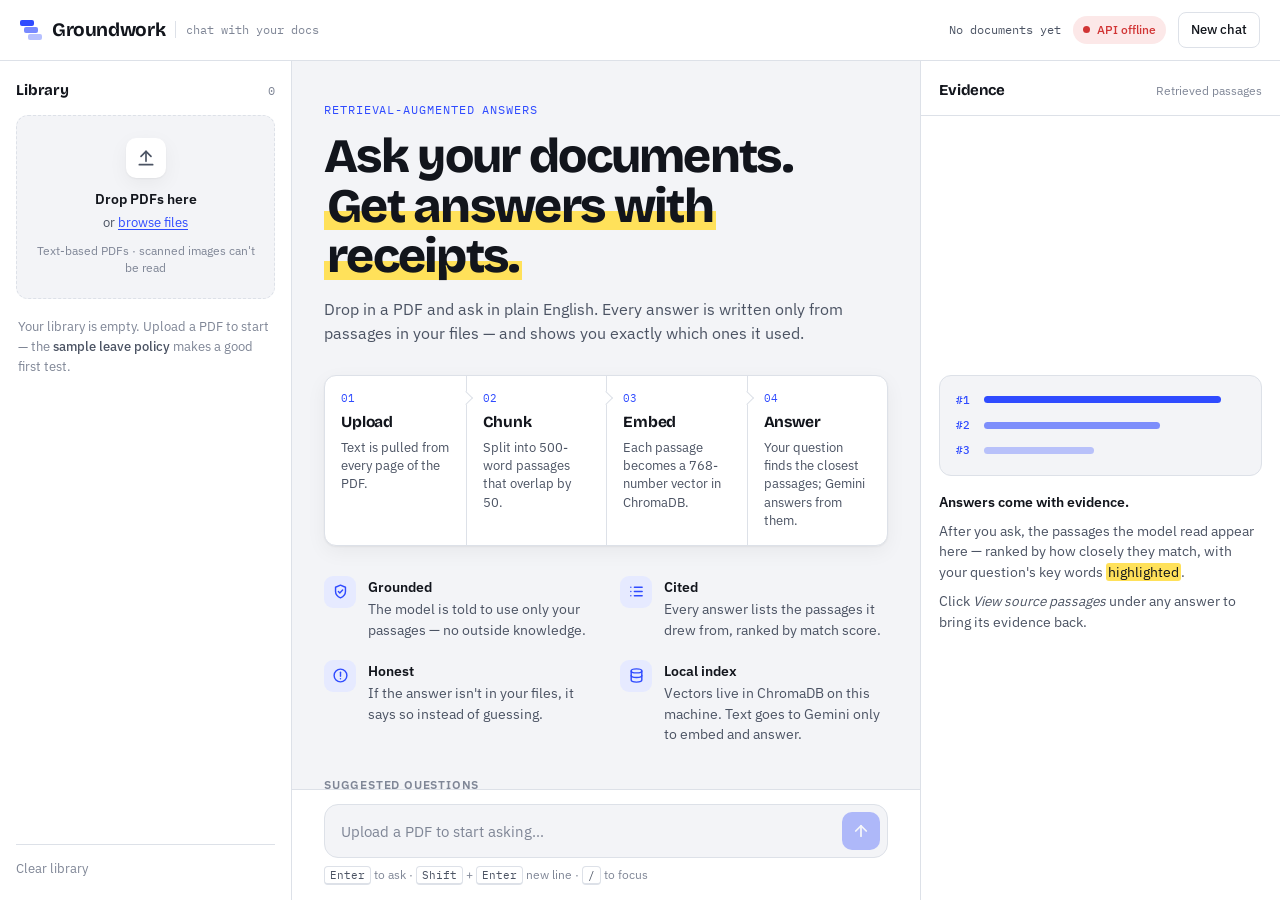
==== public/app.html @ 450fa320 "Suggest questions generated from each uploaded document - Gemini writes questions each PDF can answe" ====
<!DOCTYPE html>
<html lang="en">
<head>
<meta charset="UTF-8">
<meta name="viewport" content="width=device-width, initial-scale=1">
<title>Groundwork · App</title>
<link rel="stylesheet" href="fonts/fonts.css">
<style>
  :root {
    --ground: #F3F4F7;
    --surface: #FFFFFF;
    --surface-2: #ECEEF3;
    --line: #DDE1E8;
    --ink: #12151C;
    --ink-2: #4B5363;
    --ink-3: #7F8696;
    --accent: #2F4BFF;
    --accent-ink: #FFFFFF;
    --accent-soft: #E6EAFF;
    --marker: #FFE15A;
    --marker-ink: #12151C;
    --good: #0B8A5C;
    --good-soft: #E1F4EC;
    --bad: #D13434;
    --bad-soft: #FCE8E8;
    --warn: #A86200;
    --warn-soft: #FFF2D9;
    --shadow: 0 1px 2px rgba(18,21,28,.05), 0 6px 20px rgba(18,21,28,.05);
    --display: "Bricolage Grotesque", ui-sans-serif, system-ui, -apple-system, sans-serif;
    --sans: "IBM Plex Sans", ui-sans-serif, system-ui, -apple-system, "Segoe UI", sans-serif;
    --mono: "IBM Plex Mono", ui-monospace, "SF Mono", Menlo, Consolas, monospace;
    --r: 12px;
  }
  @media (prefers-color-scheme: dark) {
    :root {
      --ground: #0D0F14;
      --surface: #151821;
      --surface-2: #1D212C;
      --line: #2A2F3C;
      --ink: #E9EBF0;
      --ink-2: #A7AEBC;
      --ink-3: #737A8B;
      --accent: #8193FF;
      --accent-ink: #0D0F14;
      --accent-soft: #1D2344;
      --marker: #5E5114;
      --marker-ink: #FFF4C2;
      --good: #3DD39B;
      --good-soft: #10261D;
      --bad: #FF7A7A;
      --bad-soft: #2E1616;
      --warn: #F2B34C;
      --warn-soft: #2B2210;
      --shadow: 0 1px 2px rgba(0,0,0,.35), 0 6px 20px rgba(0,0,0,.25);
    }
  }

  *, *::before, *::after { box-sizing: border-box; margin: 0; padding: 0; }
  [hidden] { display: none !important; }
  html, body { height: 100%; }
  body {
    font-family: var(--sans); font-size: 15px; line-height: 1.5;
    color: var(--ink); background: var(--ground);
    -webkit-font-smoothing: antialiased;
    display: grid; grid-template-rows: auto minmax(0, 1fr); grid-template-columns: minmax(0, 1fr);
    height: 100dvh; overflow: hidden;
  }
  button { font: inherit; color: inherit; cursor: pointer; background: none; border: 0; }
  :focus-visible { outline: 2px solid var(--accent); outline-offset: 2px; border-radius: 6px; }
  .mono { font-family: var(--mono); font-variant-numeric: tabular-nums; }
  .muted { color: var(--ink-3); }
  mark { background: var(--marker); color: var(--marker-ink); border-radius: 3px; padding: 0 2px; }
  kbd {
    font-family: var(--mono); font-size: 10.5px; padding: 1px 5px;
    border: 1px solid var(--line); border-bottom-width: 2px; border-radius: 4px;
    background: var(--surface); color: var(--ink-2);
  }

  /* ───────── top bar ───────── */
  .topbar {
    display: flex; align-items: center; gap: 14px;
    padding: 12px 20px; background: var(--surface); border-bottom: 1px solid var(--line);
  }
  .brand { display: flex; align-items: center; gap: 10px; text-decoration: none; color: var(--ink); min-width: 0; }
  .mark { position: relative; width: 22px; height: 22px; flex: none; }
  .mark i { position: absolute; height: 6px; width: 14px; border-radius: 2px; background: var(--accent); }
  .mark i:nth-child(1) { left: 0; top: 1px; }
  .mark i:nth-child(2) { left: 4px; top: 8px; opacity: .65; }
  .mark i:nth-child(3) { left: 8px; top: 15px; opacity: .35; }
  .wordmark { font-family: var(--display); font-weight: 700; font-size: 19px; letter-spacing: -.02em; }
  .tag {
    font-family: var(--mono); font-size: 11.5px; color: var(--ink-3);
    padding-left: 10px; border-left: 1px solid var(--line); white-space: nowrap;
  }
  .top-right { margin-left: auto; display: flex; align-items: center; gap: 12px; }
  .counts { font-size: 12px; color: var(--ink-2); white-space: nowrap; }
  .status {
    display: inline-flex; align-items: center; gap: 7px; white-space: nowrap;
    font-size: 12px; font-weight: 500; padding: 5px 10px; border-radius: 999px;
    background: var(--surface-2); color: var(--ink-2);
  }
  .status i { width: 7px; height: 7px; border-radius: 50%; background: var(--ink-3); }
  .status.ok { background: var(--good-soft); color: var(--good); }
  .status.ok i { background: var(--good); }
  .status.down { background: var(--bad-soft); color: var(--bad); }
  .status.down i { background: var(--bad); }
  .ghost-btn {
    font-size: 13px; font-weight: 500; padding: 7px 12px; border-radius: 8px;
    border: 1px solid var(--line); background: var(--surface); white-space: nowrap;
  }
  .ghost-btn:hover { border-color: var(--ink-3); }
  .icon-btn { width: 36px; height: 36px; display: grid; place-items: center; border-radius: 8px; flex: none; }
  .icon-btn:hover { background: var(--surface-2); }
  .menu { display: none; }

  /* ───────── layout ───────── */
  .app { display: grid; grid-template-columns: 292px minmax(0, 1fr) 360px; min-height: 0; }
  .library, .evidence { background: var(--surface); min-height: 0; display: flex; flex-direction: column; }
  .library { border-right: 1px solid var(--line); padding: 18px 16px; gap: 14px; overflow-y: auto; }
  .evidence { border-left: 1px solid var(--line); }
  .panel-head { display: flex; align-items: baseline; justify-content: space-between; gap: 8px; }
  .panel-head h2 { font-family: var(--display); font-size: 15px; font-weight: 700; letter-spacing: -.01em; }
  .panel-head .muted { font-size: 12px; }
  .evidence .panel-head { padding: 18px 18px 14px; border-bottom: 1px solid var(--line); }

  /* ───────── library ───────── */
  .drop {
    display: flex; flex-direction: column; align-items: center; text-align: center; gap: 3px;
    padding: 22px 14px; border: 1.5px dashed var(--line); border-radius: var(--r);
    background: var(--ground); cursor: pointer;
    transition: border-color .15s, background .15s, transform .15s;
  }
  .drop:hover, .drop.over { border-color: var(--accent); background: var(--accent-soft); }
  .drop.over { transform: scale(1.015); }
  .drop-icon {
    width: 40px; height: 40px; border-radius: 10px; display: grid; place-items: center;
    background: var(--surface); color: var(--accent); box-shadow: var(--shadow); margin-bottom: 8px;
  }
  .drop strong { font-size: 14px; font-weight: 600; }
  .drop span { font-size: 13px; color: var(--ink-2); }
  .drop u { color: var(--accent); text-underline-offset: 2px; }
  .drop small { font-size: 11.5px; color: var(--ink-3); margin-top: 6px; }

  .upload-card { border: 1px solid var(--line); border-radius: 10px; padding: 10px 12px; background: var(--surface); }
  .uc-row { display: flex; justify-content: space-between; align-items: baseline; gap: 8px; font-size: 13px; }
  .uc-name { font-weight: 500; overflow: hidden; text-overflow: ellipsis; white-space: nowrap; }
  .uc-state { font-size: 11px; color: var(--ink-3); white-space: nowrap; }
  .uc-bar { height: 4px; border-radius: 4px; background: var(--surface-2); overflow: hidden; margin: 8px 0 6px; }
  .uc-bar i { display: block; height: 100%; width: 35%; background: var(--accent); border-radius: 4px; animation: slide 1.15s ease-in-out infinite; }
  .upload-card.done .uc-bar i { width: 100%; animation: none; background: var(--good); }
  .upload-card.error .uc-bar i { width: 100%; animation: none; background: var(--bad); }
  .uc-msg { font-size: 12px; color: var(--ink-2); }
  .upload-card.error .uc-msg { color: var(--bad); }
  @keyframes slide { 0% { transform: translateX(-100%); } 100% { transform: translateX(300%); } }

  .doc-list { display: flex; flex-direction: column; gap: 4px; }
  .doc {
    display: flex; align-items: center; gap: 10px; padding: 8px 8px 8px 9px;
    border-radius: 10px; border: 1px solid transparent; transition: background .15s, border-color .15s;
  }
  .doc:hover { background: var(--ground); border-color: var(--line); }
  .doc-icon {
    flex: none; width: 28px; height: 34px; border-radius: 5px;
    background: var(--bad-soft); color: var(--bad);
    display: grid; place-items: center; font-family: var(--mono); font-size: 8.5px; font-weight: 500; letter-spacing: .04em;
  }
  .doc-meta { min-width: 0; flex: 1; }
  .doc-name { font-size: 13.5px; font-weight: 500; overflow: hidden; text-overflow: ellipsis; white-space: nowrap; }
  .doc-sub { font-family: var(--mono); font-size: 11px; color: var(--ink-3); }
  .doc-x { opacity: 0; width: 28px; height: 28px; border-radius: 7px; display: grid; place-items: center; color: var(--ink-3); flex: none; }
  .doc:hover .doc-x, .doc-x:focus-visible { opacity: 1; }
  .doc-x:hover { background: var(--bad-soft); color: var(--bad); }
  @media (hover: none) { .doc-x { opacity: 1; } }
  .empty-lib { font-size: 13px; color: var(--ink-3); padding: 4px 2px; line-height: 1.55; }
  .empty-lib b { color: var(--ink-2); font-weight: 500; }
  .library-foot { margin-top: auto; padding-top: 10px; border-top: 1px solid var(--line); }
  .danger-link { font-size: 12.5px; color: var(--ink-3); padding: 4px 0; }
  .danger-link:hover { color: var(--bad); }

  /* ───────── conversation ───────── */
  .conversation { display: flex; flex-direction: column; min-width: 0; min-height: 0; }
  .thread { flex: 1; overflow-y: auto; padding: 40px 32px 28px; }
  .hero, .turns { max-width: 760px; margin: 0 auto; }

  .eyebrow { font-family: var(--mono); font-size: 11.5px; letter-spacing: .08em; text-transform: uppercase; color: var(--accent); margin-bottom: 14px; }
  .hero h1 {
    font-family: var(--display); font-weight: 800;
    font-size: clamp(30px, 4.2vw, 48px); line-height: 1.04; letter-spacing: -.035em;
    text-wrap: balance;
  }
  .hl {
    background: linear-gradient(transparent 58%, var(--marker) 58%, var(--marker) 92%, transparent 92%);
    padding: 0 .06em; -webkit-box-decoration-break: clone; box-decoration-break: clone;
  }
  .lede { font-size: 16px; color: var(--ink-2); max-width: 58ch; margin: 16px 0 30px; }

  .pipeline {
    list-style: none; display: grid; grid-template-columns: repeat(4, 1fr);
    border: 1px solid var(--line); border-radius: var(--r); background: var(--surface);
    box-shadow: var(--shadow);
  }
  .pipeline li { padding: 14px 16px 16px; display: flex; flex-direction: column; gap: 4px; position: relative; }
  .pipeline li + li { border-left: 1px solid var(--line); }
  .pipeline li + li::before {
    content: ""; position: absolute; left: -6px; top: 17px; width: 10px; height: 10px;
    background: var(--surface); border-top: 1px solid var(--line); border-right: 1px solid var(--line);
    transform: rotate(45deg);
  }
  .step { font-family: var(--mono); font-size: 11px; color: var(--accent); }
  .pipeline strong { font-family: var(--display); font-size: 15.5px; font-weight: 700; letter-spacing: -.01em; }
  .pipeline .desc { font-size: 12.5px; color: var(--ink-2); line-height: 1.45; }

  .features { display: grid; grid-template-columns: 1fr 1fr; gap: 20px 28px; margin: 30px 0 32px; }
  .feature { display: flex; gap: 12px; }
  .f-icon { flex: none; width: 32px; height: 32px; border-radius: 9px; display: grid; place-items: center; background: var(--accent-soft); color: var(--accent); }
  .feature strong { font-size: 14px; font-weight: 600; }
  .feature p { font-size: 13.5px; color: var(--ink-2); margin-top: 1px; }

  .try-label { font-size: 11.5px; font-weight: 600; color: var(--ink-3); text-transform: uppercase; letter-spacing: .07em; margin-bottom: 10px; }
  .chips { display: flex; flex-wrap: wrap; gap: 8px; }
  .chip {
    font-size: 13.5px; padding: 8px 13px; border-radius: 999px; text-align: left;
    border: 1px solid var(--line); background: var(--surface);
    transition: border-color .15s, background .15s, transform .15s;
  }
  .chip:hover:not(:disabled) { border-color: var(--accent); background: var(--accent-soft); transform: translateY(-1px); }
  .chip:disabled { opacity: .5; cursor: not-allowed; }
  .chip em { font-style: normal; font-family: var(--mono); font-size: 10.5px; color: var(--warn); margin-left: 6px; }
  .chip .src { font-family: var(--mono); font-size: 10.5px; color: var(--ink-3); margin-left: 8px; }
  .chip-skel {
    display: inline-block; height: 36px; border-radius: 999px;
    background: linear-gradient(90deg, var(--surface-2) 25%, var(--line) 50%, var(--surface-2) 75%);
    background-size: 200% 100%; animation: shimmer 1.4s infinite;
  }
  .try-note { font-size: 13px; color: var(--ink-3); }
  .next { display: flex; flex-wrap: wrap; align-items: center; gap: 8px; padding: 2px 2px 0; animation: rise .3s ease-out; }
  .next-label { font-size: 11px; font-weight: 600; color: var(--ink-3); text-transform: uppercase; letter-spacing: .07em; margin-right: 2px; }
  .next .chip { font-size: 13px; padding: 6px 12px; }

  /* turns */
  .turns { display: flex; flex-direction: column; gap: 30px; }
  .turn { display: flex; flex-direction: column; gap: 12px; }
  .q {
    align-self: flex-end; max-width: 82%;
    background: var(--ink); color: var(--ground);
    padding: 10px 15px; border-radius: 16px 16px 4px 16px;
    white-space: pre-wrap; overflow-wrap: anywhere;
  }
  .a {
    background: var(--surface); border: 1px solid var(--line); border-radius: 4px 16px 16px 16px;
    box-shadow: var(--shadow); overflow: hidden; transition: border-color .15s, box-shadow .15s;
  }
  .turn.active .a { border-color: var(--accent); box-shadow: 0 0 0 3px var(--accent-soft), var(--shadow); }
  .a-head { display: flex; align-items: center; gap: 8px; padding: 12px 16px 0; }
  .badge { display: inline-flex; align-items: center; gap: 6px; font-size: 11.5px; font-weight: 600; padding: 3px 9px; border-radius: 999px; }
  .badge.good { background: var(--good-soft); color: var(--good); }
  .badge.warn { background: var(--warn-soft); color: var(--warn); }
  .badge.bad { background: var(--bad-soft); color: var(--bad); }
  .a-time { margin-left: auto; font-size: 11px; color: var(--ink-3); }
  .a-body { padding: 10px 16px 15px; font-size: 15.5px; line-height: 1.62; overflow-wrap: anywhere; }
  .a-body p + p, .a-body p + ul, .a-body ul + p { margin-top: .6em; }
  .a-body ul { padding-left: 1.2em; }
  .a-body li + li { margin-top: .25em; }
  .a-body strong { font-weight: 600; background: var(--marker); color: var(--marker-ink); padding: 0 .15em; border-radius: 3px; }
  .a-body code { font-family: var(--mono); font-size: .88em; background: var(--surface-2); padding: 1px 5px; border-radius: 4px; }
  .a-foot { display: flex; align-items: center; gap: 10px; padding: 10px 16px; border-top: 1px solid var(--line); background: var(--ground); }
  .ev-btn { display: inline-flex; align-items: center; gap: 9px; font-size: 13px; font-weight: 500; color: var(--accent); }
  .ev-btn:hover { text-decoration: underline; text-underline-offset: 3px; }
  .mini-meters { display: inline-flex; gap: 2px; align-items: flex-end; height: 14px; }
  .mini-meters i { width: 4px; border-radius: 1px; background: var(--accent); }
  .a-foot .best { margin-left: auto; font-size: 11.5px; color: var(--ink-3); white-space: nowrap; }
  .inline-evidence { display: none; padding: 14px 16px 16px; border-top: 1px solid var(--line); flex-direction: column; gap: 10px; }

  .a.pending .a-body { display: flex; flex-direction: column; gap: 10px; }
  .pending-label { font-size: 13px; color: var(--ink-2); display: flex; align-items: center; gap: 8px; margin-bottom: 2px; }
  .dots { display: inline-flex; gap: 3px; }
  .dots i { width: 5px; height: 5px; border-radius: 50%; background: var(--accent); animation: pulse 1.2s infinite; }
  .dots i:nth-child(2) { animation-delay: .15s; }
  .dots i:nth-child(3) { animation-delay: .3s; }
  @keyframes pulse { 0%, 80%, 100% { opacity: .25; } 40% { opacity: 1; } }
  .skel {
    height: 10px; border-radius: 5px;
    background: linear-gradient(90deg, var(--surface-2) 25%, var(--line) 50%, var(--surface-2) 75%);
    background-size: 200% 100%; animation: shimmer 1.4s infinite;
  }
  @keyframes shimmer { 0% { background-position: 200% 0; } 100% { background-position: -200% 0; } }

  /* composer */
  .composer-wrap { padding: 14px 32px 16px; border-top: 1px solid var(--line); background: var(--surface); }
  .composer {
    max-width: 760px; margin: 0 auto; display: flex; align-items: flex-end; gap: 10px;
    padding: 7px 7px 7px 16px; border: 1.5px solid var(--line); border-radius: 14px; background: var(--ground);
    transition: border-color .15s, box-shadow .15s;
  }
  .composer:focus-within { border-color: var(--accent); box-shadow: 0 0 0 4px var(--accent-soft); }
  .composer textarea {
    flex: 1; border: 0; background: transparent; resize: none; outline: none;
    font: inherit; font-size: 15px; color: var(--ink); line-height: 1.5; padding: 7px 0; max-height: 160px;
  }
  .composer textarea::placeholder { color: var(--ink-3); }
  .send {
    flex: none; width: 38px; height: 38px; border-radius: 10px; display: grid; place-items: center;
    background: var(--accent); color: var(--accent-ink); transition: transform .15s, opacity .15s;
  }
  .send:hover:not(:disabled) { transform: translateY(-1px); }
  .send:disabled { opacity: .35; cursor: not-allowed; }
  .composer-hint { max-width: 760px; margin: 8px auto 0; display: flex; justify-content: space-between; gap: 12px; font-size: 11.5px; color: var(--ink-3); }

  /* ───────── evidence ───────── */
  .ev-body { flex: 1; overflow-y: auto; padding: 16px 18px 24px; display: flex; flex-direction: column; gap: 12px; }
  .ev-empty { margin: auto 0; color: var(--ink-2); font-size: 13.5px; line-height: 1.55; display: flex; flex-direction: column; gap: 8px; }
  .ev-empty strong { color: var(--ink); font-weight: 600; }
  .ev-illus { display: flex; flex-direction: column; gap: 9px; padding: 16px; border: 1px solid var(--line); border-radius: var(--r); background: var(--ground); margin-bottom: 8px; }
  .ev-illus div { display: flex; align-items: center; gap: 10px; }
  .ev-illus b { font-family: var(--mono); font-size: 10.5px; font-weight: 500; color: var(--accent); width: 18px; }
  .ev-illus i { display: block; height: 7px; border-radius: 4px; background: var(--accent); }
  .ev-illus div:nth-child(2) i { opacity: .6; }
  .ev-illus div:nth-child(3) i { opacity: .3; }
  .ev-q { font-size: 13.5px; color: var(--ink); padding: 10px 12px; border-radius: 10px; background: var(--ground); border: 1px solid var(--line); overflow-wrap: anywhere; }
  .ev-q b { display: block; font-size: 10.5px; font-weight: 600; color: var(--ink-3); text-transform: uppercase; letter-spacing: .07em; margin-bottom: 3px; }
  .ev-note { font-size: 12.5px; padding: 10px 12px; border-radius: 10px; background: var(--warn-soft); color: var(--warn); line-height: 1.45; }
  .passage { border: 1px solid var(--line); border-radius: var(--r); padding: 12px 13px; background: var(--surface); display: flex; flex-direction: column; gap: 8px; }
  .passage.top { border-color: var(--accent); box-shadow: 0 0 0 3px var(--accent-soft); }
  .p-top { display: flex; align-items: center; gap: 8px; font-size: 12px; min-width: 0; }
  .rank { font-size: 11px; font-weight: 500; color: var(--accent); background: var(--accent-soft); padding: 2px 6px; border-radius: 5px; }
  .p-src { font-weight: 500; overflow: hidden; text-overflow: ellipsis; white-space: nowrap; min-width: 0; }
  .p-chunk { margin-left: auto; color: var(--ink-3); font-size: 11px; white-space: nowrap; }
  .meter-row { display: flex; align-items: center; gap: 10px; }
  .meter { flex: 1; height: 6px; border-radius: 3px; background: var(--surface-2); overflow: hidden; }
  .meter i { display: block; height: 100%; border-radius: 3px; background: var(--accent); }
  .pct { font-size: 12px; font-weight: 500; min-width: 44px; text-align: right; }
  .p-text { font-size: 13px; line-height: 1.55; color: var(--ink-2); overflow-wrap: anywhere; }

  /* toasts */
  .toasts { position: fixed; left: 50%; bottom: 24px; transform: translateX(-50%); display: flex; flex-direction: column; gap: 8px; align-items: center; z-index: 100; pointer-events: none; }
  .toast {
    font-size: 13.5px; padding: 10px 14px; border-radius: 10px; max-width: min(92vw, 460px);
    background: var(--ink); color: var(--ground); box-shadow: 0 8px 24px rgba(0,0,0,.18);
    animation: rise .2s ease-out;
  }
  .toast.bad { background: var(--bad); color: var(--surface); }
  .toast.warn { background: var(--warn); color: var(--surface); }
  @keyframes rise { from { opacity: 0; transform: translateY(6px); } to { opacity: 1; transform: none; } }

  .scrim { position: fixed; inset: 0; background: rgba(0,0,0,.35); z-index: 50; }

  /* ───────── responsive ───────── */
  @media (max-width: 1180px) {
    .app { grid-template-columns: 272px minmax(0, 1fr); }
    .evidence { display: none; }
    .inline-evidence.open { display: flex; }
  }
  @media (max-width: 760px) {
    body { font-size: 14.5px; }
    .app { grid-template-columns: minmax(0, 1fr); }
    .menu { display: grid; }
    .tag, .counts { display: none; }
    .topbar { padding: 10px 12px; gap: 8px; }
    .top-right { gap: 8px; }
    .status { padding: 6px; }
    .status span { display: none; }
    .wordmark { font-size: 17px; }
    .library {
      position: fixed; top: 0; left: 0; bottom: 0; width: min(86vw, 320px); z-index: 60;
      transform: translateX(-102%); transition: transform .2s ease; box-shadow: 0 0 40px rgba(0,0,0,.2);
    }
    .library.open { transform: none; }
    .thread { padding: 26px 16px 18px; }
    .composer-wrap { padding: 10px 16px 12px; }
    .pipeline { grid-template-columns: 1fr 1fr; }
    .pipeline li:nth-child(3) { border-left: 0; }
    .pipeline li:nth-child(3)::before { display: none; }
    .pipeline li:nth-child(n+3) { border-top: 1px solid var(--line); }
    .features { grid-template-columns: 1fr; }
    .composer-hint .keys { display: none; }
    .q { max-width: 92%; }
  }
  @media (prefers-reduced-motion: reduce) {
    *, *::before, *::after { animation: none !important; transition: none !important; }
  }
</style>
</head>
<body>

<header class="topbar">
  <button class="icon-btn menu" id="menuBtn" type="button" aria-label="Open library">
    <svg width="20" height="20" viewBox="0 0 24 24" fill="none" stroke="currentColor" stroke-width="2" stroke-linecap="round"><path d="M4 7h16M4 12h16M4 17h16"/></svg>
  </button>
  <a class="brand" href="/">
    <span class="mark" aria-hidden="true"><i></i><i></i><i></i></span>
    <span class="wordmark">Groundwork</span>
    <span class="tag">chat with your docs</span>
  </a>
  <div class="top-right">
    <span class="counts mono" id="counts"></span>
    <span class="status" id="status"><i></i><span>Connecting…</span></span>
    <button class="ghost-btn" id="newChat" type="button">New chat</button>
  </div>
</header>

<div class="app">
  <aside class="library" id="library" aria-label="Document library">
    <div class="panel-head"><h2>Library</h2><span class="muted mono" id="libCount">0</span></div>

    <label class="drop" id="drop" tabindex="0">
      <input type="file" id="file" accept="application/pdf,.pdf" multiple hidden>
      <span class="drop-icon" aria-hidden="true">
        <svg width="20" height="20" viewBox="0 0 24 24" fill="none" stroke="currentColor" stroke-width="2" stroke-linecap="round" stroke-linejoin="round"><path d="M12 16V4"/><path d="m6 10 6-6 6 6"/><path d="M4 20h16"/></svg>
      </span>
      <strong>Drop PDFs here</strong>
      <span>or <u>browse files</u></span>
      <small>Text-based PDFs · scanned images can't be read</small>
    </label>

    <div class="upload-card" id="uploadCard" hidden>
      <div class="uc-row"><span class="uc-name" id="ucName"></span><span class="uc-state mono" id="ucState"></span></div>
      <div class="uc-bar"><i></i></div>
      <div class="uc-msg" id="ucMsg"></div>
    </div>

    <div class="doc-list" id="docList"></div>

    <div class="library-foot">
      <button class="danger-link" id="clearLib" type="button">Clear library</button>
    </div>
  </aside>
  <div class="scrim" id="scrim" hidden></div>

  <main class="conversation">
    <div class="thread" id="thread">
      <section class="hero" id="hero">
        <p class="eyebrow">Retrieval-augmented answers</p>
        <h1>Ask your documents.<br><span class="hl">Get answers with receipts.</span></h1>
        <p class="lede">Drop in a PDF and ask in plain English. Every answer is written only from passages in your files — and shows you exactly which ones it used.</p>

        <ol class="pipeline" aria-label="How it works">
          <li><span class="step">01</span><strong>Upload</strong><span class="desc">Text is pulled from every page of the PDF.</span></li>
          <li><span class="step">02</span><strong>Chunk</strong><span class="desc">Split into 500-word passages that overlap by 50.</span></li>
          <li><span class="step">03</span><strong>Embed</strong><span class="desc">Each passage becomes a 768-number vector in ChromaDB.</span></li>
          <li><span class="step">04</span><strong>Answer</strong><span class="desc">Your question finds the closest passages; Gemini answers from them.</span></li>
        </ol>

        <div class="features">
          <div class="feature">
            <span class="f-icon" aria-hidden="true"><svg width="17" height="17" viewBox="0 0 24 24" fill="none" stroke="currentColor" stroke-width="2" stroke-linecap="round" stroke-linejoin="round"><path d="M12 3 5 6v6c0 4.2 3 7.3 7 9 4-1.7 7-4.8 7-9V6z"/><path d="m9 12 2 2 4-4"/></svg></span>
            <div><strong>Grounded</strong><p>The model is told to use only your passages — no outside knowledge.</p></div>
          </div>
          <div class="feature">
            <span class="f-icon" aria-hidden="true"><svg width="17" height="17" viewBox="0 0 24 24" fill="none" stroke="currentColor" stroke-width="2" stroke-linecap="round"><path d="M9 6h11M9 12h11M9 18h11"/><path d="M4 6h.01M4 12h.01M4 18h.01"/></svg></span>
            <div><strong>Cited</strong><p>Every answer lists the passages it drew from, ranked by match score.</p></div>
          </div>
          <div class="feature">
            <span class="f-icon" aria-hidden="true"><svg width="17" height="17" viewBox="0 0 24 24" fill="none" stroke="currentColor" stroke-width="2" stroke-linecap="round"><circle cx="12" cy="12" r="9"/><path d="M12 7.5v5.5"/><path d="M12 16.5h.01"/></svg></span>
            <div><strong>Honest</strong><p>If the answer isn't in your files, it says so instead of guessing.</p></div>
          </div>
          <div class="feature">
            <span class="f-icon" aria-hidden="true"><svg width="17" height="17" viewBox="0 0 24 24" fill="none" stroke="currentColor" stroke-width="2" stroke-linecap="round"><ellipse cx="12" cy="5.5" rx="7.5" ry="2.8"/><path d="M4.5 5.5v13c0 1.5 3.4 2.8 7.5 2.8s7.5-1.3 7.5-2.8v-13"/><path d="M4.5 12c0 1.5 3.4 2.8 7.5 2.8s7.5-1.3 7.5-2.8"/></svg></span>
            <div><strong>Local index</strong><p>Vectors live in ChromaDB on this machine. Text goes to Gemini only to embed and answer.</p></div>
          </div>
        </div>

        <div class="try">
          <p class="try-label" id="tryLabel">Suggested questions</p>
          <div class="chips" id="chips"></div>
        </div>
      </section>

      <div class="turns" id="turns" aria-live="polite"></div>
    </div>

    <div class="composer-wrap">
      <form class="composer" id="composer">
        <textarea id="input" rows="1" aria-label="Your question"></textarea>
        <button class="send" id="sendBtn" type="submit" aria-label="Ask">
          <svg width="18" height="18" viewBox="0 0 24 24" fill="none" stroke="currentColor" stroke-width="2.3" stroke-linecap="round" stroke-linejoin="round"><path d="M12 19V5"/><path d="m5 12 7-7 7 7"/></svg>
        </button>
      </form>
      <div class="composer-hint">
        <span class="keys"><kbd>Enter</kbd> to ask · <kbd>Shift</kbd> + <kbd>Enter</kbd> new line · <kbd>/</kbd> to focus</span>
        <span id="scope"></span>
      </div>
    </div>
  </main>

  <aside class="evidence" id="evidence" aria-label="Evidence">
    <div class="panel-head"><h2>Evidence</h2><span class="muted" id="evSub">Retrieved passages</span></div>
    <div class="ev-body" id="evBody"></div>
  </aside>
</div>

<div class="toasts" id="toasts" aria-live="polite"></div>

<script>
const TOP_K = 5;
const $ = (s) => document.querySelector(s);
const el = {
  thread: $("#thread"), hero: $("#hero"), turns: $("#turns"),
  input: $("#input"), send: $("#sendBtn"), composer: $("#composer"), scope: $("#scope"),
  drop: $("#drop"), file: $("#file"), docList: $("#docList"), libCount: $("#libCount"),
  counts: $("#counts"), status: $("#status"),
  evBody: $("#evBody"), evSub: $("#evSub"),
  uploadCard: $("#uploadCard"), ucName: $("#ucName"), ucState: $("#ucState"), ucMsg: $("#ucMsg"),
  library: $("#library"), scrim: $("#scrim"), chips: $("#chips"), tryLabel: $("#tryLabel"), toasts: $("#toasts"),
};

let docs = [];
let stats = { total_chunks: 0, total_documents: 0 };
let turns = [];
let active = -1;
let busy = false;
let uploading = 0;
let online = null;
let suggestions = [];
let suggestionsLoading = false;
let docKey = "";
const OFF_TOPIC = "What is the stock price of Tesla?";

const X_ICON = '<svg width="14" height="14" viewBox="0 0 24 24" fill="none" stroke="currentColor" stroke-width="2.2" stroke-linecap="round"><path d="M6 6l12 12M18 6 6 18"/></svg>';
const EV_EMPTY = `
  <div class="ev-empty">
    <div class="ev-illus" aria-hidden="true">
      <div><b>#1</b><i style="width:82%"></i></div>
      <div><b>#2</b><i style="width:61%"></i></div>
      <div><b>#3</b><i style="width:38%"></i></div>
    </div>
    <p><strong>Answers come with evidence.</strong></p>
    <p>After you ask, the passages the model read appear here — ranked by how closely they match, with your question's key words <mark>highlighted</mark>.</p>
    <p>Click <em>View source passages</em> under any answer to bring its evidence back.</p>
  </div>`;

/* ───── helpers ───── */
function esc(s) {
  return String(s ?? "").replace(/[&<>"']/g, (c) => ({ "&": "&amp;", "<": "&lt;", ">": "&gt;", '"': "&quot;", "'": "&#39;" }[c]));
}
function plural(n, word) { return `${Number(n).toLocaleString()} ${word}${n === 1 ? "" : "s"}`; }
function pct(score) { return (Math.max(0, score) * 100).toFixed(1) + "%"; }
function since(t0) { return ((performance.now() - t0) / 1000).toFixed(1) + "s"; }
function clamp(v, lo, hi) { return Math.min(hi, Math.max(lo, v)); }

async function api(path, opts = {}) {
  const res = await fetch("/api" + path, opts);
  let data = null;
  try { data = await res.json(); } catch (_) {}
  if (!res.ok) {
    let msg = data && data.detail;
    if (Array.isArray(msg)) msg = msg.map((d) => d.msg).join("; ");
    const err = new Error(msg || `Request failed (${res.status})`);
    err.status = res.status;
    throw err;
  }
  return data;
}

function toast(msg, kind = "") {
  const t = document.createElement("div");
  t.className = "toast " + kind;
  t.textContent = msg;
  el.toasts.appendChild(t);
  setTimeout(() => t.remove(), 4200);
}

function setStatus(ok) {
  online = ok;
  el.status.className = "status " + (ok ? "ok" : "down");
  el.status.lastElementChild.textContent = ok ? "API online" : "API offline";
}

/* ───── library ───── */
async function refresh() {
  try {
    const [d, s] = await Promise.all([api("/documents"), api("/stats")]);
    docs = d.documents || [];
    stats = s || stats;
    setStatus(true);
  } catch (_) {
    setStatus(false);
  }
  renderLibrary();
  updateComposer();
  const key = docs.map((d) => d.document_id).sort().join(",");
  if (key !== docKey) { docKey = key; loadSuggestions(); }
}

/* ───── suggested questions (written from your documents) ───── */
async function loadSuggestions() {
  if (!docs.length) { suggestions = []; renderChips(); return; }
  suggestionsLoading = true;
  renderChips();
  try {
    suggestions = (await api("/suggestions?limit=8")).suggestions || [];
  } catch (_) {
    suggestions = [];
  }
  suggestionsLoading = false;
  renderChips();
}

function chipHTML(s, showSource) {
  return `<button class="chip" type="button" data-q="${esc(s.question)}" title="From ${esc(s.source)}">${esc(s.question)}${
    showSource ? `<span class="src">${esc(s.source)}</span>` : ""}</button>`;
}

function renderChips() {
  const offTopic = `<button class="chip" type="button" data-q="${OFF_TOPIC}">${OFF_TOPIC}<em>tests refusal</em></button>`;
  const manyDocs = new Set(suggestions.map((s) => s.source)).size > 1;
  if (!docs.length) {
    el.tryLabel.textContent = "Suggested questions";
    el.chips.innerHTML = `<p class="try-note">Upload a PDF and questions written from its contents will appear here.</p>`;
  } else if (suggestionsLoading && !suggestions.length) {
    el.tryLabel.textContent = "Reading your documents for questions…";
    el.chips.innerHTML = [210, 260, 180].map((w) => `<span class="chip-skel" style="width:${w}px"></span>`).join("");
  } else if (!suggestions.length) {
    el.tryLabel.textContent = "Try asking";
    el.chips.innerHTML = offTopic;
  } else {
    el.tryLabel.textContent = "Suggested from your documents";
    el.chips.innerHTML = suggestions.slice(0, 6).map((s) => chipHTML(s, manyDocs)).join("") + offTopic;
  }
}

/* Follow-ups: unasked suggestions from the documents this answer cited */
function nextQuestions(t) {
  const asked = new Set(turns.map((x) => x.q.trim().toLowerCase()));
  const cited = new Set((t.sources || []).map((s) => s.source));
  const fresh = suggestions.filter((s) => !asked.has(s.question.trim().toLowerCase()));
  const fromCited = t.refused ? [] : fresh.filter((s) => cited.has(s.source));
  return (fromCited.length ? fromCited : fresh).slice(0, 3);
}

function renderNext(i) {
  el.turns.querySelectorAll(".next").forEach((n) => n.remove());
  const t = turns[i];
  if (!t || t.pending || t.error) return;
  const qs = nextQuestions(t);
  if (!qs.length) return;
  const box = document.createElement("div");
  box.className = "next";
  box.innerHTML = `<span class="next-label">${t.refused ? "Try instead" : "Ask next"}</span>` + qs.map((s) => chipHTML(s, false)).join("");
  document.getElementById("turn-" + i).appendChild(box);
  el.thread.scrollTop = el.thread.scrollHeight;
}

function renderLibrary() {
  el.libCount.textContent = docs.length;
  el.counts.textContent = docs.length
    ? `${plural(stats.total_documents, "document")} · ${plural(stats.total_chunks, "passage")}`
    : "No documents yet";

  el.docList.innerHTML = docs.length
    ? docs.map((d) => `
        <div class="doc">
          <span class="doc-icon" aria-hidden="true">PDF</span>
          <div class="doc-meta">
            <div class="doc-name" title="${esc(d.source)}">${esc(d.source)}</div>
            <div class="doc-sub">${plural(d.chunk_count, "passage")}</div>
          </div>
          <button class="doc-x" type="button" data-id="${esc(d.document_id)}" data-name="${esc(d.source)}" aria-label="Remove ${esc(d.source)}">${X_ICON}</button>
        </div>`).join("")
    : `<p class="empty-lib">Your library is empty. Upload a PDF to start — the <b>sample leave policy</b> makes a good first test.</p>`;

  renderChips();
}

function setUpload(state, name, msg, label) {
  el.uploadCard.hidden = false;
  el.uploadCard.className = "upload-card " + state;
  el.ucName.textContent = name;
  el.ucMsg.textContent = msg;
  el.ucState.textContent = label;
}

async function uploadFiles(list) {
  for (const f of [...list]) await uploadOne(f);
}

async function uploadOne(file) {
  if (!/\.pdf$/i.test(file.name)) { toast(`${file.name} isn't a PDF`, "bad"); return; }
  if (docs.some((d) => d.source === file.name)) {
    toast(`${file.name} is already in your library — remove it first to re-index`, "warn");
    return;
  }
  uploading++;
  clearTimeout(setUpload.timer);
  setUpload("working", file.name, "Reading, chunking, embedding and writing questions…", "indexing");
  const t0 = performance.now();
  const form = new FormData();
  form.append("file", file);
  try {
    const d = await api("/upload", { method: "POST", body: form });
    setUpload("done", file.name, `${plural(d.chunks_stored, "passage")} · ${Number(d.total_words).toLocaleString()} words`, since(t0));
    const qs = d.suggested_questions || [];
    if (qs.length) {
      suggestions = qs.map((q) => ({ question: q, source: file.name, document_id: d.document_id })).concat(suggestions);
    }
    await refresh();
    renderChips();
    toast(qs.length ? `${file.name} is ready — ${qs.length} suggested questions added` : `${file.name} is ready — ask away`);
    setUpload.timer = setTimeout(() => { if (!uploading) el.uploadCard.hidden = true; }, 6000);
  } catch (e) {
    setUpload("error", file.name, e.message, "failed");
  } finally {
    uploading--;
  }
}

async function removeDoc(id, name) {
  try {
    await api("/documents/" + encodeURIComponent(id), { method: "DELETE" });
    toast(`Removed ${name}`);
  } catch (e) {
    if (e.status === 405) toast("Delete isn't wired up yet — add the DELETE /documents/{document_id} endpoint to routes.py", "warn");
    else toast(e.message, "bad");
  }
  refresh();
}

async function clearLibrary() {
  if (!docs.length) return;
  if (!confirm(`Remove all ${plural(docs.length, "document")} and their passages?`)) return;
  try {
    await api("/reset", { method: "DELETE" });
    toast("Library cleared");
  } catch (e) {
    if (e.status === 405) toast("Clear isn't wired up yet — add the DELETE /reset endpoint to routes.py", "warn");
    else toast(e.message, "bad");
  }
  refresh();
}

/* ───── asking ───── */
const REFUSAL = /couldn[’']?t find that in your documents|no documents have been uploaded/i;
const STOP = new Set(("the and for are but not you your with from that this what when where which who why how many much does did " +
  "have has had can could would should will into about there their they them than then also just only get got its our out any all " +
  "was were been being some such very more most other each per tell give").split(" "));

function termsOf(q) {
  const words = (q.toLowerCase().match(/[a-z0-9]+/g) || []).filter((w) => w.length >= 3 && !STOP.has(w));
  return [...new Set(words.map((w) => w.replace(/(ies|es|s)$/, "")).filter((w) => w.length >= 3))];
}

function highlight(text, terms) {
  const safe = esc(text);
  if (!terms.length) return safe;
  const re = new RegExp(`\\b(?:${terms.join("|")})[a-z]*`, "gi");
  return safe.replace(re, (m) => `<mark>${m}</mark>`);
}

function inline(s) {
  return s.replace(/\*\*(.+?)\*\*/g, "<strong>$1</strong>").replace(/`([^`]+)`/g, "<code>$1</code>");
}

function renderAnswer(text) {
  let html = "";
  let inList = false;
  for (const raw of esc(text).split("\n")) {
    const line = raw.trim();
    const item = line.match(/^(?:[-•]|\*(?!\*))\s+(.*)/);
    if (item) {
      if (!inList) { html += "<ul>"; inList = true; }
      html += `<li>${inline(item[1])}</li>`;
      continue;
    }
    if (inList) { html += "</ul>"; inList = false; }
    if (line) html += `<p>${inline(line)}</p>`;
  }
  if (inList) html += "</ul>";
  return html || "<p>(empty answer)</p>";
}

function dedupe(sources = []) {
  const seen = new Set();
  return sources.filter((s) => {
    const key = s.source + "#" + s.chunk_index;
    if (seen.has(key)) return false;
    seen.add(key);
    return true;
  });
}

function evidenceHTML(t) {
  const terms = termsOf(t.q);
  const note = t.refused
    ? `<div class="ev-note">None of these passages answered the question, so the model declined instead of guessing. Low match scores are the tell.</div>`
    : "";
  return note + t.sources.map((s, k) => `
    <div class="passage ${k === 0 && !t.refused ? "top" : ""}">
      <div class="p-top">
        <span class="rank mono">#${k + 1}</span>
        <span class="p-src" title="${esc(s.source)}">${esc(s.source)}</span>
        <span class="p-chunk mono">chunk ${esc(s.chunk_index)}</span>
      </div>
      <div class="meter-row">
        <div class="meter"><i style="width:${clamp(s.score * 100, 3, 100)}%"></i></div>
        <span class="pct mono">${pct(s.score)}</span>
      </div>
      <p class="p-text">${highlight(s.preview || s.text || "", terms)}…</p>
    </div>`).join("");
}

function answerHTML(t, i) {
  if (t.pending) {
    return `
      <article class="a pending">
        <div class="a-body">
          <div class="pending-label"><span class="dots"><i></i><i></i><i></i></span>Finding the closest passages, then asking Gemini</div>
          <div class="skel" style="width:92%"></div>
          <div class="skel" style="width:76%"></div>
          <div class="skel" style="width:52%"></div>
        </div>
      </article>`;
  }
  if (t.error) {
    return `
      <article class="a">
        <div class="a-head"><span class="badge bad">Request failed</span><span class="a-time mono">${t.time}</span></div>
        <div class="a-body"><p>${esc(t.error)}</p></div>
      </article>`;
  }
  const badge = t.refused
    ? `<span class="badge warn">Not in your documents</span>`
    : `<span class="badge good">Grounded answer</span>`;
  const n = t.sources.length;
  const meters = t.sources.map((s) => `<i style="height:${Math.round(clamp(s.score, 0.15, 1) * 14)}px"></i>`).join("");
  const foot = n ? `
    <div class="a-foot">
      <button class="ev-btn" type="button" data-turn="${i}">
        <span class="mini-meters" aria-hidden="true">${meters}</span>
        ${t.refused ? "See what was searched" : `View ${plural(n, "source passage")}`}
      </button>
      <span class="best mono">best match ${pct(t.sources[0].score)}</span>
    </div>
    <div class="inline-evidence" id="inline-${i}">${evidenceHTML(t)}</div>` : "";
  return `
    <article class="a">
      <div class="a-head">${badge}<span class="a-time mono">${t.time}</span></div>
      <div class="a-body">${renderAnswer(t.answer)}</div>
      ${foot}
    </article>`;
}

function drawTurn(i) {
  const t = turns[i];
  let node = document.getElementById("turn-" + i);
  if (!node) {
    node = document.createElement("div");
    node.className = "turn";
    node.id = "turn-" + i;
    node.dataset.turn = i;
    el.turns.appendChild(node);
  }
  node.innerHTML = `<div class="q">${esc(t.q)}</div>` + answerHTML(t, i);
  el.thread.scrollTop = el.thread.scrollHeight;
}

function setActive(i) {
  active = i;
  document.querySelectorAll(".turn").forEach((n) => n.classList.toggle("active", Number(n.dataset.turn) === i));
  renderEvidence();
}

function renderEvidence() {
  const t = turns[active];
  if (!t || t.pending || !t.sources || !t.sources.length) {
    el.evSub.textContent = "Retrieved passages";
    el.evBody.innerHTML = EV_EMPTY;
    return;
  }
  el.evSub.textContent = `${plural(t.sources.length, "passage")} · top ${TOP_K}`;
  el.evBody.innerHTML = `<div class="ev-q"><b>Question</b>${esc(t.q)}</div>` + evidenceHTML(t);
  el.evBody.scrollTop = 0;
}

async function ask(text) {
  const q = (text ?? el.input.value).trim();
  if (!q || busy) return;
  if (!docs.length) { toast("Upload a PDF first", "warn"); return; }

  busy = true;
  el.input.value = "";
  autosize();
  updateComposer();
  el.hero.hidden = true;

  const turn = { q, pending: true };
  turns.push(turn);
  const i = turns.length - 1;
  drawTurn(i);

  const t0 = performance.now();
  try {
    const d = await api(`/ask?q=${encodeURIComponent(q)}&top_k=${TOP_K}`);
    const answer = d.answer || "";
    Object.assign(turn, { pending: false, answer, sources: dedupe(d.sources), refused: REFUSAL.test(answer), time: since(t0) });
  } catch (e) {
    Object.assign(turn, { pending: false, error: e.message, sources: [], time: since(t0) });
  }

  drawTurn(i);
  setActive(i);
  renderNext(i);
  busy = false;
  updateComposer();
  el.input.focus();
}

function newChat() {
  turns = [];
  active = -1;
  el.turns.innerHTML = "";
  el.hero.hidden = false;
  el.thread.scrollTop = 0;
  renderEvidence();
  el.input.focus();
}

/* ───── composer ───── */
function autosize() {
  el.input.style.height = "auto";
  el.input.style.height = Math.min(el.input.scrollHeight, 160) + "px";
}

function updateComposer() {
  const has = docs.length > 0;
  el.input.placeholder = has ? "Ask about your documents…" : "Upload a PDF to start asking…";
  el.send.disabled = busy || !has || !el.input.value.trim();
  el.scope.textContent = has ? `Searching ${plural(docs.length, "document")}` : "";
}

/* ───── events ───── */
el.composer.addEventListener("submit", (e) => { e.preventDefault(); ask(); });
el.input.addEventListener("keydown", (e) => {
  if (e.key === "Enter" && !e.shiftKey && !e.isComposing) { e.preventDefault(); ask(); }
});
el.input.addEventListener("input", () => { autosize(); updateComposer(); });

document.addEventListener("keydown", (e) => {
  const tag = document.activeElement && document.activeElement.tagName;
  if (e.key === "/" && tag !== "INPUT" && tag !== "TEXTAREA") { e.preventDefault(); el.input.focus(); }
  if (e.key === "Escape") closeLibrary();
});

el.chips.addEventListener("click", (e) => {
  const c = e.target.closest(".chip");
  if (c && !c.disabled) ask(c.dataset.q);
});

el.turns.addEventListener("click", (e) => {
  const nextChip = e.target.closest(".next .chip");
  if (nextChip) { ask(nextChip.dataset.q); return; }
  const btn = e.target.closest(".ev-btn");
  const turn = e.target.closest(".turn");
  if (!turn) return;
  const i = Number(turn.dataset.turn);
  if (turns[i] && !turns[i].pending) setActive(i);
  if (btn && window.matchMedia("(max-width: 1180px)").matches) {
    const box = document.getElementById("inline-" + i);
    if (box) box.classList.toggle("open");
  }
});

el.file.addEventListener("change", () => { uploadFiles(el.file.files); el.file.value = ""; closeLibrary(); });
el.drop.addEventListener("keydown", (e) => {
  if (e.key === "Enter" || e.key === " ") { e.preventDefault(); el.file.click(); }
});

let dragDepth = 0;
window.addEventListener("dragenter", (e) => { e.preventDefault(); dragDepth++; el.drop.classList.add("over"); });
window.addEventListener("dragleave", () => { if (--dragDepth <= 0) { dragDepth = 0; el.drop.classList.remove("over"); } });
window.addEventListener("dragover", (e) => e.preventDefault());
window.addEventListener("drop", (e) => {
  e.preventDefault();
  dragDepth = 0;
  el.drop.classList.remove("over");
  if (e.dataTransfer && e.dataTransfer.files.length) uploadFiles(e.dataTransfer.files);
});

el.docList.addEventListener("click", (e) => {
  const b = e.target.closest(".doc-x");
  if (b) removeDoc(b.dataset.id, b.dataset.name);
});
$("#clearLib").addEventListener("click", clearLibrary);
$("#newChat").addEventListener("click", newChat);

function openLibrary() { el.library.classList.add("open"); el.scrim.hidden = false; }
function closeLibrary() { el.library.classList.remove("open"); el.scrim.hidden = true; }
$("#menuBtn").addEventListener("click", openLibrary);
el.scrim.addEventListener("click", closeLibrary);

/* ───── start ───── */
renderEvidence();
renderLibrary();
updateComposer();
refresh();
setInterval(async () => {
  const was = online;
  try { await api("/health"); setStatus(true); if (was === false) refresh(); }
  catch (_) { setStatus(false); }
}, 15000);
</script>
</body>
</html>
---- public/fonts/fonts.css ----
@font-face { font-family: "Bricolage Grotesque"; font-weight: 600; font-display: swap; src: url("bricolage-grotesque-latin-600-normal.woff2") format("woff2"); }
@font-face { font-family: "Bricolage Grotesque"; font-weight: 700; font-display: swap; src: url("bricolage-grotesque-latin-700-normal.woff2") format("woff2"); }
@font-face { font-family: "Bricolage Grotesque"; font-weight: 800; font-display: swap; src: url("bricolage-grotesque-latin-800-normal.woff2") format("woff2"); }
@font-face { font-family: "IBM Plex Sans"; font-weight: 400; font-display: swap; src: url("ibm-plex-sans-latin-400-normal.woff2") format("woff2"); }
@font-face { font-family: "IBM Plex Sans"; font-weight: 500; font-display: swap; src: url("ibm-plex-sans-latin-500-normal.woff2") format("woff2"); }
@font-face { font-family: "IBM Plex Sans"; font-weight: 600; font-display: swap; src: url("ibm-plex-sans-latin-600-normal.woff2") format("woff2"); }
@font-face { font-family: "IBM Plex Mono"; font-weight: 400; font-display: swap; src: url("ibm-plex-mono-latin-400-normal.woff2") format("woff2"); }
@font-face { font-family: "IBM Plex Mono"; font-weight: 500; font-display: swap; src: url("ibm-plex-mono-latin-500-normal.woff2") format("woff2"); }
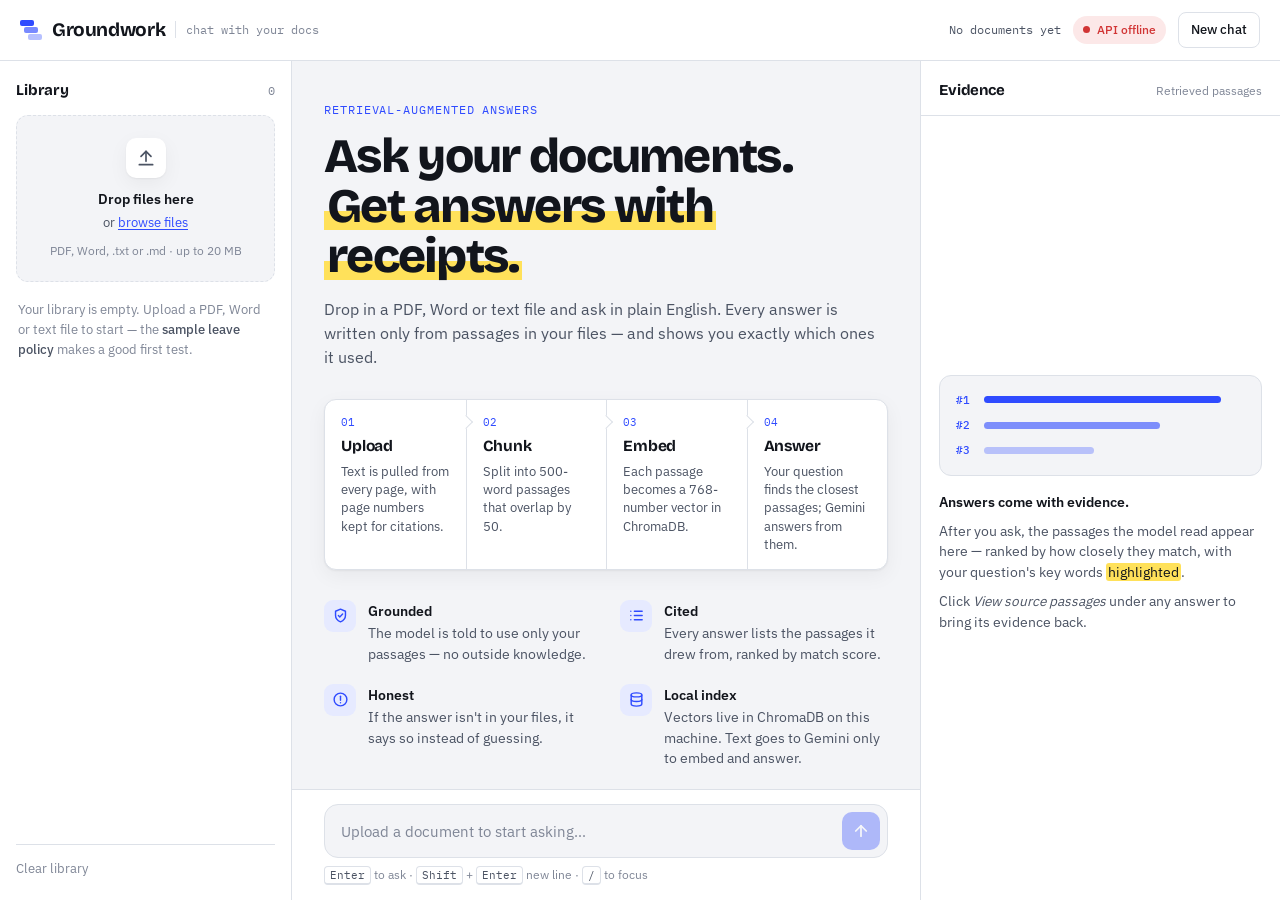
==== commit 5cdd2538: "Page-number citations, Word/text uploads, duplicate and size checks - Chunks remember which PDF page" ====
--- a/public/app.html
+++ b/public/app.html
@@ -164,6 +164,8 @@
     background: var(--bad-soft); color: var(--bad);
     display: grid; place-items: center; font-family: var(--mono); font-size: 8.5px; font-weight: 500; letter-spacing: .04em;
   }
+  .doc-icon.docx { background: var(--accent-soft); color: var(--accent); }
+  .doc-icon.txt, .doc-icon.md { background: var(--surface-2); color: var(--ink-2); }
   .doc-meta { min-width: 0; flex: 1; }
   .doc-name { font-size: 13.5px; font-weight: 500; overflow: hidden; text-overflow: ellipsis; white-space: nowrap; }
   .doc-sub { font-family: var(--mono); font-size: 11px; color: var(--ink-3); }
@@ -257,6 +259,9 @@
   .badge.warn { background: var(--warn-soft); color: var(--warn); }
   .badge.bad { background: var(--bad-soft); color: var(--bad); }
   .a-time { margin-left: auto; font-size: 11px; color: var(--ink-3); }
+  .a-meta { font-family: var(--mono); font-size: 11px; color: var(--ink-3); }
+  .a-meta b { font-weight: 500; color: var(--ink-2); }
+
   .a-body { padding: 10px 16px 15px; font-size: 15.5px; line-height: 1.62; overflow-wrap: anywhere; }
   .a-body p + p, .a-body p + ul, .a-body ul + p { margin-top: .6em; }
   .a-body ul { padding-left: 1.2em; }
@@ -269,6 +274,8 @@
   .mini-meters { display: inline-flex; gap: 2px; align-items: flex-end; height: 14px; }
   .mini-meters i { width: 4px; border-radius: 1px; background: var(--accent); }
   .a-foot .best { margin-left: auto; font-size: 11.5px; color: var(--ink-3); white-space: nowrap; }
+  .copy-btn { width: 28px; height: 28px; border-radius: 7px; display: grid; place-items: center; color: var(--ink-3); flex: none; }
+  .copy-btn:hover { background: var(--surface-2); color: var(--ink); }
   .inline-evidence { display: none; padding: 14px 16px 16px; border-top: 1px solid var(--line); flex-direction: column; gap: 10px; }
 
   .a.pending .a-body { display: flex; flex-direction: column; gap: 10px; }
@@ -403,13 +410,13 @@
     <div class="panel-head"><h2>Library</h2><span class="muted mono" id="libCount">0</span></div>
 
     <label class="drop" id="drop" tabindex="0">
-      <input type="file" id="file" accept="application/pdf,.pdf" multiple hidden>
+      <input type="file" id="file" accept=".pdf,.docx,.txt,.md,application/pdf,application/vnd.openxmlformats-officedocument.wordprocessingml.document,text/plain,text/markdown" multiple hidden>
       <span class="drop-icon" aria-hidden="true">
         <svg width="20" height="20" viewBox="0 0 24 24" fill="none" stroke="currentColor" stroke-width="2" stroke-linecap="round" stroke-linejoin="round"><path d="M12 16V4"/><path d="m6 10 6-6 6 6"/><path d="M4 20h16"/></svg>
       </span>
-      <strong>Drop PDFs here</strong>
+      <strong>Drop files here</strong>
       <span>or <u>browse files</u></span>
-      <small>Text-based PDFs · scanned images can't be read</small>
+      <small>PDF, Word, .txt or .md · up to 20 MB</small>
     </label>
 
     <div class="upload-card" id="uploadCard" hidden>
@@ -431,10 +438,10 @@
       <section class="hero" id="hero">
         <p class="eyebrow">Retrieval-augmented answers</p>
         <h1>Ask your documents.<br><span class="hl">Get answers with receipts.</span></h1>
-        <p class="lede">Drop in a PDF and ask in plain English. Every answer is written only from passages in your files — and shows you exactly which ones it used.</p>
+        <p class="lede">Drop in a PDF, Word or text file and ask in plain English. Every answer is written only from passages in your files — and shows you exactly which ones it used.</p>
 
         <ol class="pipeline" aria-label="How it works">
-          <li><span class="step">01</span><strong>Upload</strong><span class="desc">Text is pulled from every page of the PDF.</span></li>
+          <li><span class="step">01</span><strong>Upload</strong><span class="desc">Text is pulled from every page, with page numbers kept for citations.</span></li>
           <li><span class="step">02</span><strong>Chunk</strong><span class="desc">Split into 500-word passages that overlap by 50.</span></li>
           <li><span class="step">03</span><strong>Embed</strong><span class="desc">Each passage becomes a 768-number vector in ChromaDB.</span></li>
           <li><span class="step">04</span><strong>Answer</strong><span class="desc">Your question finds the closest passages; Gemini answers from them.</span></li>
@@ -538,17 +545,39 @@
 function clamp(v, lo, hi) { return Math.min(hi, Math.max(lo, v)); }
 
 async function api(path, opts = {}) {
-  const res = await fetch("/api" + path, opts);
+  let res;
+  try {
+    res = await fetch("/api" + path, opts);
+  } catch (_) {
+    const err = new Error("network");
+    err.network = true;
+    throw err;
+  }
   let data = null;
   try { data = await res.json(); } catch (_) {}
   if (!res.ok) {
     let msg = data && data.detail;
     if (Array.isArray(msg)) msg = msg.map((d) => d.msg).join("; ");
-    const err = new Error(msg || `Request failed (${res.status})`);
+    const err = new Error(msg || "Something went wrong. Please try again.");
     err.status = res.status;
     throw err;
   }
   return data;
+}
+
+/* Plain-language messages; technical details stay in the server log. */
+function friendlyError(e, action = "ask") {
+  if (e.network) return "Can't reach the server. Check that it's running, then try again.";
+  if (e.status === 429) return "The AI service is busy right now. Please try again in a minute.";
+  if (!e.status || e.status >= 500) {
+    return action === "upload"
+      ? "Something went wrong while processing this document. Please try again."
+      : action === "ask"
+        ? "Something went wrong while getting your answer. Please try again."
+        : "Something went wrong. Please try again.";
+  }
+  if (e.status === 422) return "Please check your question and try again.";
+  return e.message; // 400s/404s carry messages written for people (e.g. "Only PDF files are supported")
 }
 
 function toast(msg, kind = "") {
@@ -605,7 +634,7 @@
   const manyDocs = new Set(suggestions.map((s) => s.source)).size > 1;
   if (!docs.length) {
     el.tryLabel.textContent = "Suggested questions";
-    el.chips.innerHTML = `<p class="try-note">Upload a PDF and questions written from its contents will appear here.</p>`;
+    el.chips.innerHTML = `<p class="try-note">Upload a document and questions written from its contents will appear here.</p>`;
   } else if (suggestionsLoading && !suggestions.length) {
     el.tryLabel.textContent = "Reading your documents for questions…";
     el.chips.innerHTML = [210, 260, 180].map((w) => `<span class="chip-skel" style="width:${w}px"></span>`).join("");
@@ -649,14 +678,14 @@
   el.docList.innerHTML = docs.length
     ? docs.map((d) => `
         <div class="doc">
-          <span class="doc-icon" aria-hidden="true">PDF</span>
+          <span class="doc-icon ${fileKind(d.source)}" aria-hidden="true">${fileKind(d.source).toUpperCase()}</span>
           <div class="doc-meta">
             <div class="doc-name" title="${esc(d.source)}">${esc(d.source)}</div>
             <div class="doc-sub">${plural(d.chunk_count, "passage")}</div>
           </div>
           <button class="doc-x" type="button" data-id="${esc(d.document_id)}" data-name="${esc(d.source)}" aria-label="Remove ${esc(d.source)}">${X_ICON}</button>
         </div>`).join("")
-    : `<p class="empty-lib">Your library is empty. Upload a PDF to start — the <b>sample leave policy</b> makes a good first test.</p>`;
+    : `<p class="empty-lib">Your library is empty. Upload a PDF, Word or text file to start — the <b>sample leave policy</b> makes a good first test.</p>`;
 
   renderChips();
 }
@@ -674,7 +703,7 @@
 }
 
 async function uploadOne(file) {
-  if (!/\.pdf$/i.test(file.name)) { toast(`${file.name} isn't a PDF`, "bad"); return; }
+  if (!/\.(pdf|docx|txt|md)$/i.test(file.name)) { toast(`${file.name} isn't supported — use a PDF, Word (.docx), .txt or .md file`, "bad"); return; }
   if (docs.some((d) => d.source === file.name)) {
     toast(`${file.name} is already in your library — remove it first to re-index`, "warn");
     return;
@@ -687,7 +716,7 @@
   form.append("file", file);
   try {
     const d = await api("/upload", { method: "POST", body: form });
-    setUpload("done", file.name, `${plural(d.chunks_stored, "passage")} · ${Number(d.total_words).toLocaleString()} words`, since(t0));
+    setUpload("done", file.name, [d.pages ? plural(d.pages, "page") : null, plural(d.chunks_stored, "passage"), `${Number(d.total_words).toLocaleString()} words`].filter(Boolean).join(" · "), since(t0));
     const qs = d.suggested_questions || [];
     if (qs.length) {
       suggestions = qs.map((q) => ({ question: q, source: file.name, document_id: d.document_id })).concat(suggestions);
@@ -697,7 +726,7 @@
     toast(qs.length ? `${file.name} is ready — ${qs.length} suggested questions added` : `${file.name} is ready — ask away`);
     setUpload.timer = setTimeout(() => { if (!uploading) el.uploadCard.hidden = true; }, 6000);
   } catch (e) {
-    setUpload("error", file.name, e.message, "failed");
+    setUpload("error", file.name, friendlyError(e, "upload"), "failed");
   } finally {
     uploading--;
   }
@@ -708,8 +737,7 @@
     await api("/documents/" + encodeURIComponent(id), { method: "DELETE" });
     toast(`Removed ${name}`);
   } catch (e) {
-    if (e.status === 405) toast("Delete isn't wired up yet — add the DELETE /documents/{document_id} endpoint to routes.py", "warn");
-    else toast(e.message, "bad");
+    toast(e.status === 404 ? "That document was already removed." : friendlyError(e, "other"), "bad");
   }
   refresh();
 }
@@ -721,8 +749,7 @@
     await api("/reset", { method: "DELETE" });
     toast("Library cleared");
   } catch (e) {
-    if (e.status === 405) toast("Clear isn't wired up yet — add the DELETE /reset endpoint to routes.py", "warn");
-    else toast(e.message, "bad");
+    toast(friendlyError(e, "other"), "bad");
   }
   refresh();
 }
@@ -747,6 +774,17 @@
 
 function inline(s) {
   return s.replace(/\*\*(.+?)\*\*/g, "<strong>$1</strong>").replace(/`([^`]+)`/g, "<code>$1</code>");
+}
+
+function fileKind(name) {
+  const m = /\.(pdf|docx|txt|md)$/i.exec(name || "");
+  return m ? m[1].toLowerCase() : "pdf";
+}
+
+/* "p. 2" / "pp. 1–2" for PDFs; formats without pages fall back to the chunk number */
+function whereLabel(s) {
+  if (s.page_start == null) return `chunk ${s.chunk_index}`;
+  return s.page_start === s.page_end || s.page_end == null ? `p. ${s.page_start}` : `pp. ${s.page_start}–${s.page_end}`;
 }
 
 function renderAnswer(text) {
@@ -787,7 +825,7 @@
       <div class="p-top">
         <span class="rank mono">#${k + 1}</span>
         <span class="p-src" title="${esc(s.source)}">${esc(s.source)}</span>
-        <span class="p-chunk mono">chunk ${esc(s.chunk_index)}</span>
+        <span class="p-chunk mono">${esc(whereLabel(s))}</span>
       </div>
       <div class="meter-row">
         <div class="meter"><i style="width:${clamp(s.score * 100, 3, 100)}%"></i></div>
@@ -810,10 +848,14 @@
       </article>`;
   }
   if (t.error) {
+    const label = t.status === 429 ? "Busy right now" : t.network ? "Can't reach the server" : "Couldn't get an answer";
     return `
       <article class="a">
-        <div class="a-head"><span class="badge bad">Request failed</span><span class="a-time mono">${t.time}</span></div>
+        <div class="a-head"><span class="badge ${t.status === 429 ? "warn" : "bad"}">${label}</span><span class="a-time mono">${t.time}</span></div>
         <div class="a-body"><p>${esc(t.error)}</p></div>
+        <div class="a-foot"><button class="ev-btn retry" type="button" data-q="${esc(t.q)}">
+          <svg width="14" height="14" viewBox="0 0 24 24" fill="none" stroke="currentColor" stroke-width="2.2" stroke-linecap="round" stroke-linejoin="round"><path d="M3 12a9 9 0 1 0 3-6.7"/><path d="M3 4v5h5"/></svg>
+          Try again</button></div>
       </article>`;
   }
   const badge = t.refused
@@ -821,6 +863,8 @@
     : `<span class="badge good">Grounded answer</span>`;
   const n = t.sources.length;
   const meters = t.sources.map((s) => `<i style="height:${Math.round(clamp(s.score, 0.15, 1) * 14)}px"></i>`).join("");
+  const copyBtn = t.refused ? "" : `<button class="copy-btn" type="button" data-turn="${i}" aria-label="Copy answer" title="Copy answer">
+        <svg width="14" height="14" viewBox="0 0 24 24" fill="none" stroke="currentColor" stroke-width="2" stroke-linecap="round" stroke-linejoin="round"><rect x="9" y="9" width="12" height="12" rx="2"/><path d="M5 15V5a2 2 0 0 1 2-2h10"/></svg></button>`;
   const foot = n ? `
     <div class="a-foot">
       <button class="ev-btn" type="button" data-turn="${i}">
@@ -828,11 +872,12 @@
         ${t.refused ? "See what was searched" : `View ${plural(n, "source passage")}`}
       </button>
       <span class="best mono">best match ${pct(t.sources[0].score)}</span>
+      ${copyBtn}
     </div>
     <div class="inline-evidence" id="inline-${i}">${evidenceHTML(t)}</div>` : "";
   return `
     <article class="a">
-      <div class="a-head">${badge}<span class="a-time mono">${t.time}</span></div>
+      <div class="a-head">${badge}${t.model ? `<span class="a-meta">via <b>${esc(t.model)}</b></span>` : ""}<span class="a-time mono">${t.cached ? "cached" : t.time}</span></div>
       <div class="a-body">${renderAnswer(t.answer)}</div>
       ${foot}
     </article>`;
@@ -890,9 +935,9 @@
   try {
     const d = await api(`/ask?q=${encodeURIComponent(q)}&top_k=${TOP_K}`);
     const answer = d.answer || "";
-    Object.assign(turn, { pending: false, answer, sources: dedupe(d.sources), refused: REFUSAL.test(answer), time: since(t0) });
+    Object.assign(turn, { pending: false, answer, sources: dedupe(d.sources), refused: REFUSAL.test(answer), time: since(t0), model: d.model, cached: d.cached });
   } catch (e) {
-    Object.assign(turn, { pending: false, error: e.message, sources: [], time: since(t0) });
+    Object.assign(turn, { pending: false, error: friendlyError(e, "ask"), status: e.status, network: !!e.network, sources: [], time: since(t0) });
   }
 
   drawTurn(i);
@@ -921,7 +966,7 @@
 
 function updateComposer() {
   const has = docs.length > 0;
-  el.input.placeholder = has ? "Ask about your documents…" : "Upload a PDF to start asking…";
+  el.input.placeholder = has ? "Ask about your documents…" : "Upload a document to start asking…";
   el.send.disabled = busy || !has || !el.input.value.trim();
   el.scope.textContent = has ? `Searching ${plural(docs.length, "document")}` : "";
 }
@@ -947,6 +992,14 @@
 el.turns.addEventListener("click", (e) => {
   const nextChip = e.target.closest(".next .chip");
   if (nextChip) { ask(nextChip.dataset.q); return; }
+  const retry = e.target.closest(".retry");
+  if (retry) { ask(retry.dataset.q); return; }
+  const copy = e.target.closest(".copy-btn");
+  if (copy) {
+    const text = (turns[Number(copy.dataset.turn)].answer || "").replace(/\*\*(.+?)\*\*/g, "$1");
+    navigator.clipboard.writeText(text).then(() => toast("Answer copied"), () => toast("Couldn't copy — select the text instead", "warn"));
+    return;
+  }
   const btn = e.target.closest(".ev-btn");
   const turn = e.target.closest(".turn");
   if (!turn) return;
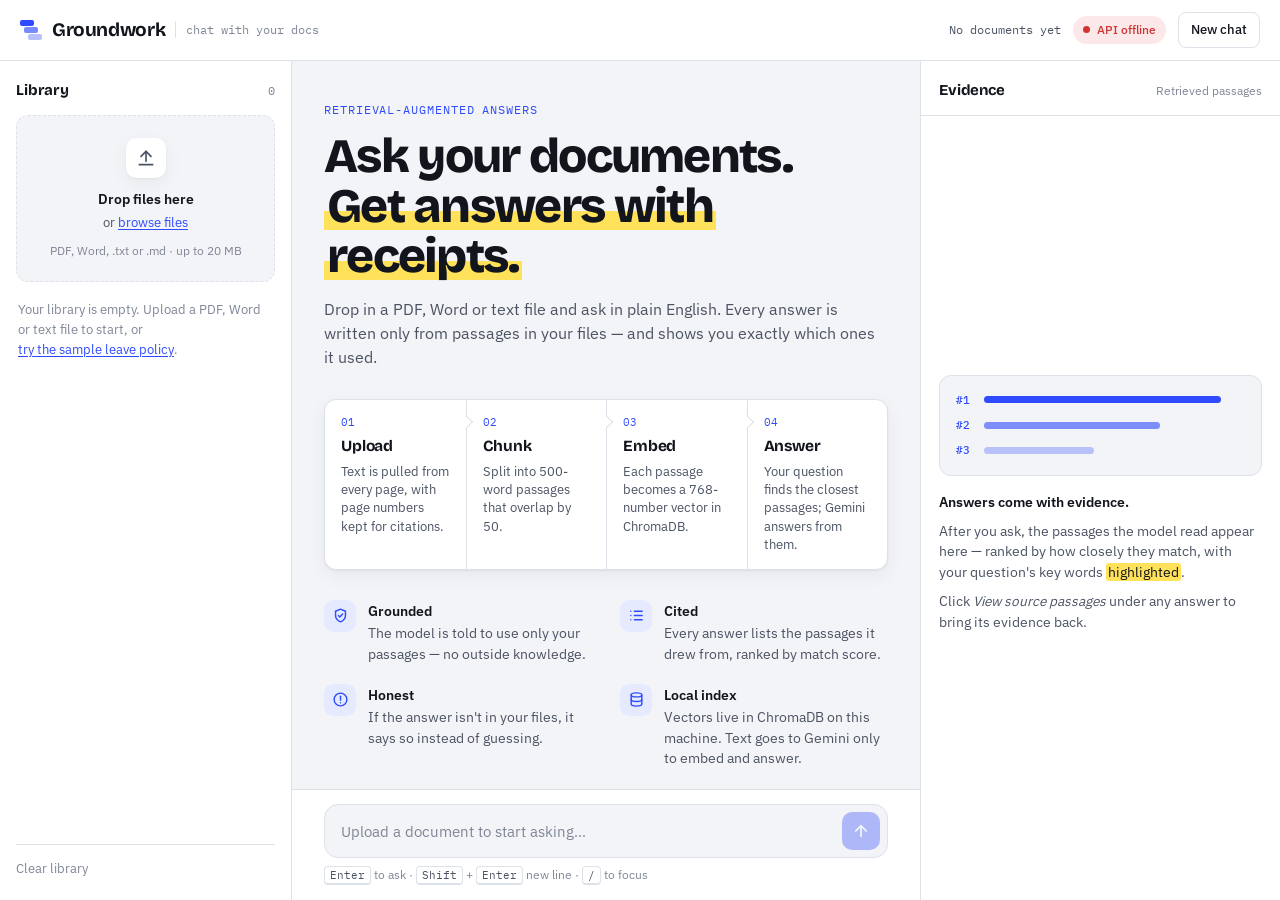
==== commit 855bd6b9: "Public demo mode for hosting on Render - PUBLIC_MODE: each browser gets a private library (anonymous" ====
--- a/public/app.html
+++ b/public/app.html
@@ -175,6 +175,8 @@
   @media (hover: none) { .doc-x { opacity: 1; } }
   .empty-lib { font-size: 13px; color: var(--ink-3); padding: 4px 2px; line-height: 1.55; }
   .empty-lib b { color: var(--ink-2); font-weight: 500; }
+  .link-btn { font: inherit; color: var(--accent); background: none; border: 0; padding: 0; cursor: pointer; text-decoration: underline; text-underline-offset: 2px; }
+  .demo-note { margin-top: 8px; font-size: 12px; }
   .library-foot { margin-top: auto; padding-top: 10px; border-top: 1px solid var(--line); }
   .danger-link { font-size: 12.5px; color: var(--ink-3); padding: 4px 0; }
   .danger-link:hover { color: var(--bad); }
@@ -238,6 +240,12 @@
   .next { display: flex; flex-wrap: wrap; align-items: center; gap: 8px; padding: 2px 2px 0; animation: rise .3s ease-out; }
   .next-label { font-size: 11px; font-weight: 600; color: var(--ink-3); text-transform: uppercase; letter-spacing: .07em; margin-right: 2px; }
   .next .chip { font-size: 13px; padding: 6px 12px; }
+  .next .chip-skel { height: 31px; }
+  .chip.more { display: inline-flex; align-items: center; gap: 6px; border-style: dashed; color: var(--accent); background: transparent; }
+  .chip.more svg { flex: none; }
+  .chip.more.spin svg { animation: spin 1s linear infinite; }
+  .more-note { font-size: 13px; color: var(--ink-3); }
+  @keyframes spin { to { transform: rotate(360deg); } }
 
   /* turns */
   .turns { display: flex; flex-direction: column; gap: 30px; }
@@ -416,7 +424,7 @@
       </span>
       <strong>Drop files here</strong>
       <span>or <u>browse files</u></span>
-      <small>PDF, Word, .txt or .md · up to 20 MB</small>
+      <small id="dropHint">PDF, Word, .txt or .md · up to 20 MB</small>
     </label>
 
     <div class="upload-card" id="uploadCard" hidden>
@@ -462,7 +470,7 @@
           </div>
           <div class="feature">
             <span class="f-icon" aria-hidden="true"><svg width="17" height="17" viewBox="0 0 24 24" fill="none" stroke="currentColor" stroke-width="2" stroke-linecap="round"><ellipse cx="12" cy="5.5" rx="7.5" ry="2.8"/><path d="M4.5 5.5v13c0 1.5 3.4 2.8 7.5 2.8s7.5-1.3 7.5-2.8v-13"/><path d="M4.5 12c0 1.5 3.4 2.8 7.5 2.8s7.5-1.3 7.5-2.8"/></svg></span>
-            <div><strong>Local index</strong><p>Vectors live in ChromaDB on this machine. Text goes to Gemini only to embed and answer.</p></div>
+            <div id="privacyFeature"><strong>Local index</strong><p>Vectors live in ChromaDB on this machine. Text goes to Gemini only to embed and answer.</p></div>
           </div>
         </div>
 
@@ -519,9 +527,13 @@
 let online = null;
 let suggestions = [];
 let suggestionsLoading = false;
+let moreState = "idle"; // idle | loading | failed | exhausted — for "new set of questions"
+let moreRequest = null;
 let docKey = "";
+let config = { public: false };
 const OFF_TOPIC = "What is the stock price of Tesla?";
 
+const REFRESH_ICON = '<svg width="13" height="13" viewBox="0 0 24 24" fill="none" stroke="currentColor" stroke-width="2.2" stroke-linecap="round" stroke-linejoin="round"><path d="M20 11a8 8 0 1 0-2.3 5.7"/><path d="M20 4v7h-7"/></svg>';
 const X_ICON = '<svg width="14" height="14" viewBox="0 0 24 24" fill="none" stroke="currentColor" stroke-width="2.2" stroke-linecap="round"><path d="M6 6l12 12M18 6 6 18"/></svg>';
 const EV_EMPTY = `
   <div class="ev-empty">
@@ -568,7 +580,7 @@
 /* Plain-language messages; technical details stay in the server log. */
 function friendlyError(e, action = "ask") {
   if (e.network) return "Can't reach the server. Check that it's running, then try again.";
-  if (e.status === 429) return "The AI service is busy right now. Please try again in a minute.";
+  if (e.status === 429) return e.message || "The AI service is busy right now. Please try again in a minute."; // busy, or a demo daily limit
   if (!e.status || e.status >= 500) {
     return action === "upload"
       ? "Something went wrong while processing this document. Please try again."
@@ -612,6 +624,7 @@
 
 /* ───── suggested questions (written from your documents) ───── */
 async function loadSuggestions() {
+  moreState = "idle";
   if (!docs.length) { suggestions = []; renderChips(); return; }
   suggestionsLoading = true;
   renderChips();
@@ -629,42 +642,109 @@
     showSource ? `<span class="src">${esc(s.source)}</span>` : ""}</button>`;
 }
 
+/* Questions compare equal ignoring case, spacing and the trailing "?" */
+const norm = (q) => q.toLowerCase().replace(/\s+/g, " ").trim().replace(/\?+$/, "");
+
+/* Suggestions the user hasn't asked yet (failed asks don't count) */
+function unasked() {
+  const asked = new Set(turns.filter((t) => !t.error).map((t) => norm(t.q)));
+  return suggestions.filter((s) => !asked.has(norm(s.question)));
+}
+
+function moreButton(label = "New questions") {
+  const loading = moreState === "loading";
+  return `<button class="chip more${loading ? " spin" : ""}" type="button" data-more ${loading ? "disabled" : ""}>${REFRESH_ICON}${loading ? "Writing…" : label}</button>`;
+}
+
+/* Ask the server for a fresh set of questions it hasn't suggested before.
+   Runs automatically once every suggestion has been asked. */
+function loadMoreSuggestions() {
+  if (moreRequest || !docs.length) return moreRequest;
+  moreState = "loading";
+  renderChips();
+  rerenderNext();
+  moreRequest = (async () => {
+    const asked = [...new Set([...turns.map((t) => t.q), ...suggestions.map((s) => s.question)])].slice(-500);
+    try {
+      const d = await api("/suggestions/more", {
+        method: "POST",
+        headers: { "Content-Type": "application/json" },
+        body: JSON.stringify({ asked, limit: 6 }),
+      });
+      const fresh = d.suggestions || [];
+      suggestions = fresh.concat(suggestions);
+      moreState = fresh.length ? "idle" : "exhausted";
+    } catch (e) {
+      moreState = "failed";
+      toast(e.status === 429 ? "The AI service is busy. Try for new questions in a minute." : "Couldn't write new questions. Try again.", "warn");
+    } finally {
+      moreRequest = null;
+    }
+    renderChips();
+    rerenderNext();
+  })();
+  return moreRequest;
+}
+
 function renderChips() {
   const offTopic = `<button class="chip" type="button" data-q="${OFF_TOPIC}">${OFF_TOPIC}<em>tests refusal</em></button>`;
-  const manyDocs = new Set(suggestions.map((s) => s.source)).size > 1;
+  const open = unasked();
+  const manyDocs = new Set(open.map((s) => s.source)).size > 1;
+  const skeleton = [210, 260, 180].map((w) => `<span class="chip-skel" style="width:${w}px"></span>`).join("");
   if (!docs.length) {
     el.tryLabel.textContent = "Suggested questions";
     el.chips.innerHTML = `<p class="try-note">Upload a document and questions written from its contents will appear here.</p>`;
   } else if (suggestionsLoading && !suggestions.length) {
     el.tryLabel.textContent = "Reading your documents for questions…";
-    el.chips.innerHTML = [210, 260, 180].map((w) => `<span class="chip-skel" style="width:${w}px"></span>`).join("");
+    el.chips.innerHTML = skeleton;
   } else if (!suggestions.length) {
     el.tryLabel.textContent = "Try asking";
     el.chips.innerHTML = offTopic;
+  } else if (!open.length) {
+    // Everything suggested has been asked: fetch a new set
+    if (moreState === "idle") { loadMoreSuggestions(); return; }
+    el.tryLabel.textContent = moreState === "loading" ? "Writing new questions…" : "You've asked every suggested question";
+    el.chips.innerHTML = moreState === "loading" ? skeleton : moreButton(moreState === "failed" ? "Try again" : "Try for more") + offTopic;
   } else {
     el.tryLabel.textContent = "Suggested from your documents";
-    el.chips.innerHTML = suggestions.slice(0, 6).map((s) => chipHTML(s, manyDocs)).join("") + offTopic;
+    el.chips.innerHTML = open.slice(0, 6).map((s) => chipHTML(s, manyDocs)).join("") + offTopic + moreButton();
   }
 }
 
 /* Follow-ups: unasked suggestions from the documents this answer cited */
 function nextQuestions(t) {
-  const asked = new Set(turns.map((x) => x.q.trim().toLowerCase()));
   const cited = new Set((t.sources || []).map((s) => s.source));
-  const fresh = suggestions.filter((s) => !asked.has(s.question.trim().toLowerCase()));
+  const fresh = unasked();
   const fromCited = t.refused ? [] : fresh.filter((s) => cited.has(s.source));
   return (fromCited.length ? fromCited : fresh).slice(0, 3);
+}
+
+function rerenderNext() {
+  const last = turns.length - 1;
+  if (last >= 0 && !turns[last].pending) renderNext(last);
 }
 
 function renderNext(i) {
   el.turns.querySelectorAll(".next").forEach((n) => n.remove());
   const t = turns[i];
-  if (!t || t.pending || t.error) return;
+  if (!t || t.pending || t.error || !docs.length) return;
   const qs = nextQuestions(t);
-  if (!qs.length) return;
+  let html;
+  if (qs.length) {
+    html = `<span class="next-label">${t.refused ? "Try instead" : "Ask next"}</span>` + qs.map((s) => chipHTML(s, false)).join("") + moreButton();
+  } else if (moreState === "idle" && suggestions.length) {
+    loadMoreSuggestions(); // re-renders this box in its loading state
+    return;
+  } else if (moreState === "loading") {
+    html = `<span class="next-label">Writing new questions</span>` + [200, 240, 170].map((w) => `<span class="chip-skel" style="width:${w}px"></span>`).join("");
+  } else if (suggestions.length) {
+    html = `<span class="more-note">${moreState === "failed" ? "Couldn't write new questions." : "You've asked every suggested question."}</span>` + moreButton(moreState === "failed" ? "Try again" : "Try for more");
+  } else {
+    return;
+  }
   const box = document.createElement("div");
   box.className = "next";
-  box.innerHTML = `<span class="next-label">${t.refused ? "Try instead" : "Ask next"}</span>` + qs.map((s) => chipHTML(s, false)).join("");
+  box.innerHTML = html;
   document.getElementById("turn-" + i).appendChild(box);
   el.thread.scrollTop = el.thread.scrollHeight;
 }
@@ -685,7 +765,8 @@
           </div>
           <button class="doc-x" type="button" data-id="${esc(d.document_id)}" data-name="${esc(d.source)}" aria-label="Remove ${esc(d.source)}">${X_ICON}</button>
         </div>`).join("")
-    : `<p class="empty-lib">Your library is empty. Upload a PDF, Word or text file to start — the <b>sample leave policy</b> makes a good first test.</p>`;
+    : `<p class="empty-lib">Your library is empty. Upload a PDF, Word or text file to start, or <button class="link-btn" type="button" id="useSample">try the sample leave policy</button>.</p>${
+        config.public ? `<p class="empty-lib demo-note">Demo: your files are private to this browser and are cleared when the server restarts. Up to ${config.max_documents} files and ${config.daily_questions} questions a day.</p>` : ""}`;
 
   renderChips();
 }
@@ -848,7 +929,7 @@
       </article>`;
   }
   if (t.error) {
-    const label = t.status === 429 ? "Busy right now" : t.network ? "Can't reach the server" : "Couldn't get an answer";
+    const label = t.status === 429 ? (/free /.test(t.error) ? "Daily limit reached" : "Busy right now") : t.network ? "Can't reach the server" : "Couldn't get an answer";
     return `
       <article class="a">
         <div class="a-head"><span class="badge ${t.status === 429 ? "warn" : "bad"}">${label}</span><span class="a-time mono">${t.time}</span></div>
@@ -985,11 +1066,13 @@
 });
 
 el.chips.addEventListener("click", (e) => {
+  if (e.target.closest("[data-more]")) { loadMoreSuggestions(); return; }
   const c = e.target.closest(".chip");
   if (c && !c.disabled) ask(c.dataset.q);
 });
 
 el.turns.addEventListener("click", (e) => {
+  if (e.target.closest("[data-more]")) { loadMoreSuggestions(); return; }
   const nextChip = e.target.closest(".next .chip");
   if (nextChip) { ask(nextChip.dataset.q); return; }
   const retry = e.target.closest(".retry");
@@ -1028,6 +1111,7 @@
 });
 
 el.docList.addEventListener("click", (e) => {
+  if (e.target.closest("#useSample")) { useSample(); return; }
   const b = e.target.closest(".doc-x");
   if (b) removeDoc(b.dataset.id, b.dataset.name);
 });
@@ -1039,7 +1123,28 @@
 $("#menuBtn").addEventListener("click", openLibrary);
 el.scrim.addEventListener("click", closeLibrary);
 
+async function useSample() {
+  try {
+    const res = await fetch("/samples/sample-leave-policy.pdf");
+    if (!res.ok) throw new Error();
+    const blob = await res.blob();
+    await uploadOne(new File([blob], "sample-leave-policy.pdf", { type: "application/pdf" }));
+  } catch (_) {
+    toast("Couldn't load the sample. Try uploading a file instead.", "bad");
+  }
+}
+
+/* Limits and privacy wording for the public demo */
+async function loadConfig() {
+  try { config = await api("/config"); } catch (_) { return; }
+  if (!config.public) return;
+  $("#dropHint").textContent = `PDF, Word, .txt or .md · up to ${config.max_upload_mb} MB`;
+  $("#privacyFeature").innerHTML = `<strong>Private to you</strong><p>Only this browser can see your files. They're cleared when the demo restarts, and text goes to Gemini only to embed and answer.</p>`;
+  renderLibrary();
+}
+
 /* ───── start ───── */
+loadConfig();
 renderEvidence();
 renderLibrary();
 updateComposer();
